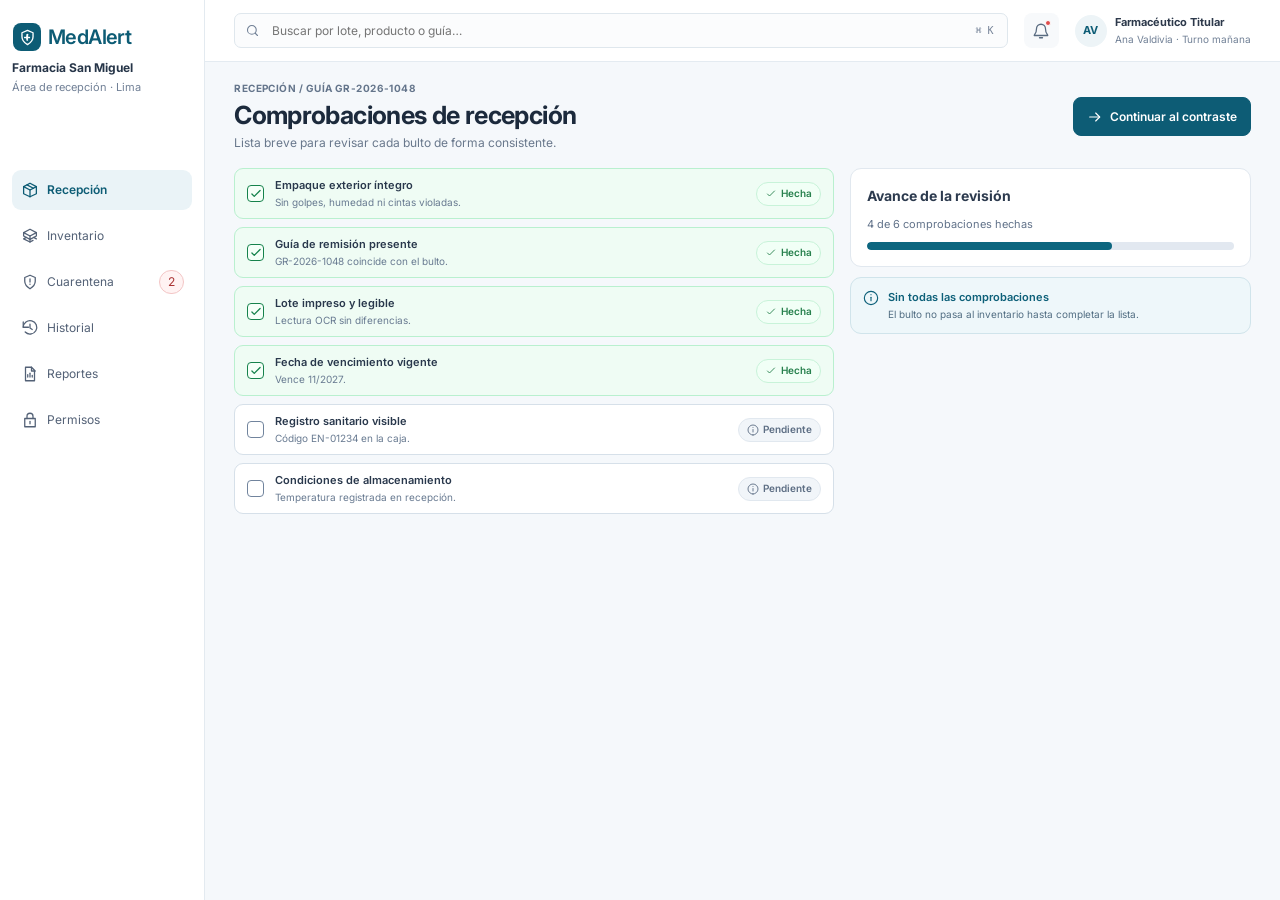
==== index.html @ ea8f1a57 "mover index" ====
<!doctype html>
<html lang="es" data-edition="web">
<head>
  <meta charset="utf-8">
  <meta name="viewport" content="width=device-width, initial-scale=1">
  <meta name="theme-color" content="#f7f9fc">
  <title>MedAlert · Web de farmacia</title>
  <link rel="stylesheet" href="css/styles.css">
  <script defer src="design/index.js"></script>
  <script defer src="js/funciones.js"></script>
  <script defer src="js/web-app.js"></script>
  <script defer src="js/main.js"></script>
</head>
<body>
  <header class="toolbar">
    <strong>MedAlert</strong>
    <label class="picker">
      <span>Pantalla</span>
      <select id="screen" aria-label="Elegir pantalla de MedAlert"></select>
    </label>
    <span class="edition">Web de farmacia</span>
  </header>
  <main class="stage" aria-label="MedAlert">
    <svg id="display" xmlns="http://www.w3.org/2000/svg" aria-label="MedAlert">
      <defs id="geometry"></defs>
      <g id="layers"></g>
    </svg>
    <img id="local-photo" alt="Captura elegida en este dispositivo" hidden>
    <section id="local-items"></section>
    <div id="web-app" hidden></div>
  </main>
  <aside class="demo">Entorno académico · Datos y alertas de ejemplo</aside>
  <output id="feedback" aria-live="polite"></output>
  <dialog id="capture">
    <h2>Capturar empaque</h2>
    <p>Elige una foto del empaque o continúa con la muestra de MedAlert.</p>
    <label>Fotografía del producto <input type="file" accept="image/*" capture="environment"></label>
    <button data-sample>Usar captura de ejemplo</button>
    <form method="dialog"><button>Volver a la cámara</button></form>
  </dialog>
  <dialog id="details">
    <h2></h2>
    <div class="details-body"></div>
    <form method="dialog"><button>Cerrar</button></form>
  </dialog>
  <pre id="print-report"></pre>
</body>
</html>
---- css/styles.css ----
@import url('https://fonts.googleapis.com/css2?family=Inter:wght@400;500;600;700&display=swap');
* { box-sizing: border-box; }
body { margin: 0; height: 100vh; height: 100dvh; display: flex; flex-direction: column; font: 16px Inter,system-ui,sans-serif; color: #0b3558; background: #e6eef1; }
.toolbar { display: flex; align-items: center; justify-content: space-between; gap: 8px; padding: 5px clamp(8px,3vw,40px); background: #0b3558; color: #fff; }
.toolbar strong { font-size: 16px; }
.toolbar div { display: flex; gap: 2px; }
.toolbar button { font: inherit; font-size: 14px; padding: 0 12px; min-height: 44px; border: 0; border-radius: 6px; color: #fff; background: transparent; cursor: pointer; }
.toolbar button[aria-pressed=true] { color: #0b3558; background: #fff; font-weight: 600; }
.toolbar button:focus-visible { outline: 3px solid #9fe9dc; outline-offset: -3px; }
.stage { flex: 1; min-height: 0; overflow: auto; }
iframe { display: block; width: 100%; height: 100%; border: 0; background: #f7fafc; }
body[data-layout=celular] iframe { width: min(100%,390px); margin-inline: auto; box-shadow: 0 0 18px #0b355823; }
body[data-layout=web] iframe { min-width: 1100px; }
@media(max-width:360px){ .toolbar button {padding-inline: 7px;} }
.toolbar{flex-wrap:wrap}.picker{display:flex;align-items:center;gap:8px;margin-inline-start:auto;font-size:14px}.picker select{max-width:34vw;color:#0b3558;background:white;border-radius:6px;border:0;padding:8px;font:inherit}.stage{display:block;scrollbar-gutter:stable both-edges}
#display{display:block;margin:auto;background:#fff;overflow:hidden;max-width:100%}
g[role=button],g[data-extra]{cursor:pointer}g[role=button]:focus-visible,g[data-extra]:focus-visible{outline:2px solid #107292;outline-offset:-2px}
.field{color:transparent;border:0;background:transparent;border-radius:5px;padding:0 12px;box-sizing:border-box;height:100%;width:100%;font:500 16px Inter,Arial,sans-serif}
.field::placeholder{color:transparent}.field:focus,.field.edited{background:#fff;color:#142e40;outline:2px solid #075c70;outline-offset:-2px}
.demo{font:12px/1.4 system-ui;text-align:center;padding:4px;background:#f7fafc}
#feedback:not(:empty){position:fixed;bottom:30px;left:50%;transform:translateX(-50%);background:#0b3558;color:white;padding:10px 16px;border-radius:7px;z-index:3;max-width:90%}
g.picked>rect.pick-border{stroke:#07718a;stroke-width:3}
@media(max-width:650px){.picker{order:3;width:100%;margin:0}.picker select{max-width:none;min-width:0;flex:1}.toolbar{row-gap:2px}.stage{scrollbar-gutter:auto}}
@media print{body,.stage{display:block;overflow:visible;height:auto}.toolbar,.demo,#feedback{display:none}#display{width:100%!important;height:auto!important;max-width:100%!important;}}
#local-items:not(:empty),#local-photo:not([hidden]) {display:block;margin:12px auto;width:min(95%,430px);background:white;padding:16px;box-sizing:border-box}
#local-items:empty,#print-report{display:none}
dialog{border:1px solid #c3d6df;border-radius:12px;color:#0b3558;padding:20px;max-width:min(86vw,400px)}dialog label,dialog button{display:block;padding:8px;margin-top:8px}dialog button{font:inherit;cursor:pointer}dialog::backdrop{background:#0b355888}
@media print{body>*:not(#print-report){display:none!important}#print-report{display:block;font:14px/1.6 system-ui;white-space:pre-wrap}}
#display.contrast{filter:contrast(1.18)}
g.choice-active{outline:3px solid #087b67;outline-offset:-3px}
#local-items:not(:empty){width:min(96%,680px);padding:12px 18px;border:1px solid #d3e1e8;border-radius:8px}
#local-items h2{font-size:16px;margin:0 0 6px}#local-items button,#details button{border:1px solid #b6cad4;color:#0b3558;background:white;border-radius:6px;padding:9px 12px;margin:4px}
#details{width:min(90vw,440px);max-height:85dvh;overflow:auto}#details textarea{width:100%;min-height:140px}.edition{font-weight:600;padding:8px 4px}
#layers g[role="button"]{pointer-events:bounding-box}

body.native-web .toolbar{display:none}
body.native-web .demo{display:none}
body.native-web .stage{overflow:auto;scrollbar-gutter:auto;background:#f5f8fb}
#display[hidden]{display:none}
#web-app[hidden]{display:none}
#web-app:not([hidden]){display:grid;grid-template-columns:clamp(152px,16vw,248px) minmax(0,1fr);min-height:100%;color:#243247;background:#f5f8fb;font:14px/1.5 Inter,system-ui,sans-serif}
.web-sidebar{position:sticky;top:0;display:flex;flex-direction:column;align-self:start;height:100dvh;min-height:620px;padding:24px 16px 18px;background:#fff;border-right:1px solid #e3eaf0}
.web-brand{display:flex;align-items:center;gap:10px;padding:0 8px;color:#0d5c75;text-decoration:none;font-size:23px;font-weight:600;letter-spacing:-.04em}
.brand-mark{display:grid;place-items:center;width:34px;height:34px;border-radius:11px;background:#0d5c75;color:#fff;font-size:23px;font-weight:400}
.pharmacy-card{display:flex;flex-direction:column;gap:3px;margin:27px 4px 24px;padding:13px 10px;border:1px solid #edf1f5;border-radius:10px;background:#fbfcfd}
.pharmacy-card strong{font-size:13px;color:#263548}
.pharmacy-card span,.user-copy small{color:#718096;font-size:12px}
.web-nav{display:grid;gap:5px}
.nav-link{position:relative;display:flex;align-items:center;gap:12px;min-height:46px;padding:0 12px;border:0;border-radius:9px;background:transparent;color:#536176;text-align:left;font:inherit;cursor:pointer}
.nav-link:hover{background:#f4f8fa;color:#0d5c75}
.nav-link.active{background:#eaf3f7;color:#0d5c75;font-weight:600}
.nav-icon{display:grid;place-items:center;width:25px;height:25px;border:1px solid currentColor;border-radius:8px;font-size:12px;font-weight:600}
.nav-count{margin-left:auto;padding:2px 8px;border:1px solid #f3c6c6;border-radius:20px;background:#fff3f3;color:#a93232;font-size:12px}
.sidebar-note{display:flex;align-items:center;gap:9px;margin-top:auto;padding:12px 8px;color:#687789;font-size:11px}
.note-mark{display:grid;place-items:center;flex:none;width:23px;height:23px;border:1px solid #b9dbe3;border-radius:50%;color:#0d5c75;font-weight:700}
.web-content{min-width:0}
.web-topbar{position:sticky;z-index:2;top:0;display:grid;grid-template-columns:minmax(180px,1fr) auto auto;align-items:center;gap:22px;min-height:78px;padding:12px clamp(18px,3vw,42px);border-bottom:1px solid #e4ebf1;background:#fff}
.global-search{display:flex;align-items:center;gap:10px;height:44px;padding:0 13px;border:1px solid #dfe7ed;border-radius:9px;background:#fbfcfd;color:#718096}
.search-mark{font-size:22px;line-height:1}
.global-search input{width:100%;border:0;outline:0;background:transparent;color:#263548;font:inherit}
.global-search:focus-within{border-color:#0d7993;box-shadow:0 0 0 3px #0d79931c}
#web-screen-picker{display:flex;align-items:center;min-width:0}
.native-web .picker{margin:0;gap:7px;color:#627187;font-size:12px;white-space:nowrap}
.native-web .picker select{max-width:230px;padding:9px 30px 9px 10px;border:1px solid #dfe7ed;border-radius:8px;background:#fff;color:#35445a;font:inherit}
.user-chip{display:flex;align-items:center;gap:10px;white-space:nowrap}
.avatar{display:grid;place-items:center;width:38px;height:38px;border-radius:50%;background:#edf4f7;color:#0d5c75;font-weight:700}
.user-copy{display:grid;gap:1px}
.user-copy strong{font-size:12px;color:#2d394b}
.web-main{width:min(100%,1500px);margin:0 auto;padding:32px clamp(18px,3vw,42px) 25px}
.page-intro{display:flex;align-items:center;justify-content:space-between;gap:20px;margin-bottom:26px}
.eyebrow{margin-bottom:5px;color:#64758b;font-size:11px;font-weight:700;letter-spacing:.08em;text-transform:uppercase}
.page-intro h1{margin:0;color:#1c2a3c;font-size:clamp(23px,2.1vw,30px);line-height:1.2;letter-spacing:-.035em}
.page-intro p{margin:7px 0 0;color:#69788c;font-size:14px}
.button{display:inline-flex;align-items:center;justify-content:center;gap:7px;min-height:42px;padding:0 15px;border:1px solid #d9e3ea;border-radius:9px;background:#fff;color:#34465b;font:600 13px Inter,system-ui,sans-serif;cursor:pointer;transition:background .15s ease,border-color .15s ease,transform .15s ease}
.button:hover{border-color:#9bbcc8;background:#f7fbfc}
.button:active{transform:translateY(1px)}
.button:focus-visible,.nav-link:focus-visible{outline:3px solid #43a9bb;outline-offset:2px}
.button-primary{border-color:#0d5c75;background:#0d5c75;color:#fff}
.button-primary:hover{border-color:#08485e;background:#08485e}
.button-secondary{background:#fff;color:#0d5c75}
.button-small{min-height:34px;padding:0 11px;font-size:12px}
.stats-grid{display:grid;grid-template-columns:repeat(3,minmax(0,1fr));gap:16px;margin-bottom:18px}
.stat-card{display:grid;gap:5px;min-height:128px;padding:19px 21px;border:1px solid #e4eaf0;border-radius:12px;background:#fff;box-shadow:0 2px 6px #24364b05}
.stat-label{color:#647287;font-size:13px;font-weight:500}
.stat-value{color:#233349;font-size:28px;line-height:1.1}
.stat-caption{color:#77869a;font-size:12px}
.stat-card.green .stat-value{color:#18805a}
.stat-card.amber .stat-value{color:#a46b10}
.alert-banner{display:flex;align-items:center;gap:12px;margin:0 0 24px;padding:13px 16px;border:1px solid #f1d9a5;border-radius:10px;background:#fff9eb;color:#79571a}
.alert-banner p{margin:0;font-size:13px}
.alert-dot{flex:none;width:9px;height:9px;border-radius:50%;background:#d79a2d;box-shadow:0 0 0 4px #d79a2d20}
.section-heading{display:flex;align-items:center;justify-content:space-between;gap:16px;margin:24px 0 13px}
.section-heading h2{margin:0;color:#25354a;font-size:17px}
.section-heading span{color:#758398;font-size:12px}
.table-tools{display:flex;align-items:center;justify-content:space-between;gap:16px;padding:13px 16px;border:1px solid #e3eaf0;border-bottom:0;border-radius:11px 11px 0 0;background:#fff}
.table-tools>strong{color:#536278;font-size:12px;font-weight:500}
.filter-label{display:flex;align-items:center;gap:9px;color:#69788c;font-size:12px}
.filter-label select{min-width:170px;height:36px;padding:0 10px;border:1px solid #dfe7ed;border-radius:8px;background:#fff;color:#35445a;font:inherit}
.table-card{min-width:0;overflow:auto;border:1px solid #e3eaf0;border-radius:11px;background:#fff;box-shadow:0 2px 6px #24364b05}
.table-tools+.table-card{border-top-left-radius:0;border-top-right-radius:0}
.records-table{width:100%;border-collapse:collapse;text-align:left}
.records-table th{height:44px;padding:0 13px;background:#f5f8fb;color:#657389;font-size:11px;font-weight:600;white-space:nowrap}
.records-table td{padding:12px 13px;border-top:1px solid #e9eef2;color:#435168;font-size:12px;vertical-align:middle}
.records-table tbody tr:hover{background:#fbfdfe}
.records-table tbody tr[hidden]{display:none}
.records-table td:first-child,.records-table th:first-child{padding-left:17px}
.guide-cell,.product-cell,.lot-cell,.quantity-cell{min-width:118px}
.guide-cell strong,.guide-cell span,.product-cell strong,.product-cell span,.lot-cell strong,.lot-cell span,.quantity-cell strong,.quantity-cell span{display:block}
.guide-cell strong,.product-cell strong,.lot-cell strong,.quantity-cell strong{color:#344257;font-size:12px;font-weight:600;white-space:nowrap}
.guide-cell span,.product-cell span,.lot-cell span,.quantity-cell span{margin-top:3px;color:#7a8798;font-size:11px;white-space:nowrap}
.status-pill{display:inline-flex;align-items:center;min-height:25px;padding:0 9px;border:1px solid;border-radius:20px;font-size:11px;font-weight:600;white-space:nowrap}
.status-pill.success{border-color:#b9e5d1;background:#edfaf3;color:#26714f}
.status-pill.danger{border-color:#f0c4c4;background:#fff2f2;color:#a53a3a}
.status-pill.warning{border-color:#eed7a5;background:#fff8e9;color:#8b681f}
.status-note{display:block;max-width:170px;margin-top:4px;color:#7a8798;font-size:10px}
.disclaimer{margin:14px 0 0;color:#7a8798;font-size:11px}
.report-panel{margin-top:20px;padding:22px;border:1px solid #e4eaf0;border-radius:12px;background:#fff}
.report-panel h2{margin:0 0 5px;color:#25354a;font-size:17px}
.report-panel p{margin:0;color:#758398;font-size:12px}
.report-bars{display:grid;gap:18px;margin-top:25px;max-width:680px}
.bar-row{display:grid;grid-template-columns:120px minmax(80px,1fr) 24px;align-items:center;gap:12px;color:#56657a;font-size:12px}
.bar-track{height:10px;overflow:hidden;border-radius:10px;background:#edf1f4}
.bar-fill{display:block;height:100%;border-radius:inherit}
.bar-fill.success{background:#42a77a}
.bar-fill.warning{background:#d5a23b}
.bar-row strong{color:#344257}
.permissions-card{margin-top:12px}
.permission{font-weight:600}
.permission.allowed{color:#23734e}
.permission.blocked{color:#8792a0}
.workflow-card{position:relative;display:grid;justify-items:start;gap:10px;margin:10px 0 22px;padding:27px;border:1px solid #dfe8ee;border-radius:14px;background:linear-gradient(135deg,#fff,#f8fbfc);box-shadow:0 4px 12px #24364b08}
.workflow-card h2{margin:0;color:#233349;font-size:20px}
.workflow-card p{max-width:660px;margin:0 0 6px;color:#657389}
.workflow-icon{position:absolute;top:22px;right:24px;display:grid;place-items:center;width:40px;height:40px;border-radius:12px;background:#e8f4f4;color:#0d6b7b;font-size:20px;font-weight:700}
.detail-row{display:grid;grid-template-columns:125px 1fr;gap:12px;margin:0;padding:10px 0;border-bottom:1px solid #edf1f4;font-size:13px}
.detail-row strong{color:#6a788b}
.detail-row span{color:#29394e}
.visually-hidden{position:absolute;width:1px;height:1px;overflow:hidden;clip:rect(0,0,0,0);white-space:nowrap}
#details{width:min(90vw,480px);max-height:85dvh;padding:22px;border:1px solid #dfe7ed;border-radius:14px;box-shadow:0 18px 60px #10253b30}
#details h2{margin:0 0 15px;color:#233349;font-size:20px}
#details .details-body{display:grid;gap:5px}
#details .details-body>.button{justify-self:start;margin-top:12px}
#details form{margin-top:12px;text-align:right}
#details form button{min-height:38px;padding:0 14px;border:1px solid #dfe7ed;border-radius:8px;background:#fff;color:#34465b;font:600 13px Inter,system-ui,sans-serif;cursor:pointer}
#details::backdrop{background:#172a3c70;backdrop-filter:blur(2px)}
@media(max-width:1050px){
  #web-app:not([hidden]){grid-template-columns:clamp(152px,16vw,180px) minmax(0,1fr)}
  .web-sidebar{padding-inline:12px}
  .web-topbar{gap:12px;padding-inline:20px}
  .user-copy{display:none}
  .records-table th,.records-table td{padding-inline:9px}
}

#web-screen-picker{display:none}
.ui-icon{display:block;width:20px;height:20px}
.web-sidebar{padding:22px 12px 18px}
.web-brand{gap:7px;padding:0 1px;font-size:20px;letter-spacing:-.03em}
.brand-mark{position:relative;width:28px;height:28px;border-radius:8px}
.brand-mark .ui-icon{width:19px;height:19px}
.brand-mark::after{position:absolute;inset:0;display:grid;place-items:center;content:'+';font-size:12px;font-weight:700}
.pharmacy-card{gap:2px;margin:7px 0 0;padding:0;border:0;background:transparent}
.pharmacy-card strong{font-size:12px}
.pharmacy-card span{font-size:11px}
.web-nav{gap:6px;margin-top:74px}
.nav-link{gap:8px;min-height:40px;padding:0 8px;font-size:12px}
.nav-icon{flex:none;width:19px;height:19px;border:0}
.nav-icon .ui-icon{width:18px;height:18px}
.nav-label{line-height:1.15}
.sidebar-note{display:none}
.web-topbar{grid-template-columns:minmax(0,1fr) auto auto;gap:16px;min-height:62px;padding:8px clamp(18px,2.3vw,34px)}
.global-search{height:35px;padding:0 10px;border-radius:7px;font-size:12px}
.search-mark .ui-icon{width:15px;height:15px}
.search-shortcut{padding:2px 3px;color:#758398;font-size:10px;font-weight:500;white-space:nowrap}
.notification-button{position:relative;display:grid;place-items:center;width:35px;height:35px;padding:0;border:0;border-radius:8px;background:#f7f9fb;color:#596b80;cursor:pointer}
.notification-button:hover{background:#edf3f6}
.notification-button .ui-icon{width:18px;height:18px}
.notification-dot{position:absolute;top:7px;right:8px;width:6px;height:6px;border:1px solid #fff;border-radius:50%;background:#df4c4c}
.user-chip{gap:8px}
.avatar{width:32px;height:32px;font-size:11px}
.user-copy strong{font-size:11px}
.user-copy small{font-size:10px}
.web-main{padding:19px clamp(18px,2.3vw,34px) 25px}
.page-intro{margin-bottom:16px}
.eyebrow{margin-bottom:4px;font-size:10px;letter-spacing:.045em}
.page-intro h1{font-size:clamp(22px,2.25vw,25px);letter-spacing:-.025em}
.page-intro p{margin-top:4px;font-size:12px}
.button{min-height:39px;padding-inline:13px;border-radius:8px;font-size:12px}
.button .ui-icon{width:16px;height:16px}
.checklist-layout{display:grid;grid-template-columns:minmax(0,1.5fr) minmax(250px,1fr);align-items:start;gap:16px}
.checklist-items{display:grid;gap:8px}
.check-row{position:relative;display:grid;grid-template-columns:18px minmax(0,1fr) auto;align-items:center;gap:10px;min-height:51px;padding:8px 12px;border:1px solid #d6e0e9;border-radius:9px;background:#fff;cursor:pointer}
.check-row.is-done{border-color:#b9f0cf;background:#effcf4}
.check-input{position:absolute;width:18px;height:18px;margin:0;opacity:0;cursor:pointer}
.check-mark{display:grid;place-items:center;width:17px;height:17px;border:1.5px solid #71849d;border-radius:4px;background:#fff;color:transparent}
.is-done .check-mark{border-color:#16824c;background:#f5fff8;color:#16824c}
.check-mark .ui-icon{width:14px;height:14px;stroke-width:2.2}
.check-input:focus-visible+.check-mark{outline:3px solid #44a9bb;outline-offset:3px}
.check-copy{display:grid;gap:1px;min-width:0}
.check-copy strong{overflow:hidden;color:#29384c;font-size:11px;font-weight:600;text-overflow:ellipsis;white-space:nowrap}
.check-copy small{overflow:hidden;color:#687a91;font-size:10px;text-overflow:ellipsis;white-space:nowrap}
.check-state{display:flex;align-items:center;gap:4px;min-height:24px;padding:0 8px;border:1px solid #e1e8ef;border-radius:20px;background:#f1f5f9;color:#5d6e84;font-size:10px;font-weight:600;white-space:nowrap}
.check-state.is-done{border-color:#c8f3d9;background:#f1fff6;color:#27804d}
.check-state .ui-icon{width:12px;height:12px;stroke-width:1.8}
.checklist-aside{display:grid;gap:10px}
.progress-card{padding:16px;border:1px solid #e1e8ef;border-radius:11px;background:#fff}
.progress-card h2{margin:0 0 10px;color:#2c3a4e;font-size:14px}
.progress-count{margin:0 0 9px;color:#62738a;font-size:11px}
.progress-track{height:8px;overflow:hidden;border-radius:8px;background:#e2e8f0}
.progress-fill{display:block;width:0;height:100%;border-radius:inherit;background:#0d667f;transition:width .2s ease}
.checklist-notice{display:flex;align-items:flex-start;gap:9px;padding:11px 12px;border:1px solid #d0e4eb;border-radius:11px;background:#eef7fa;color:#0d6079}
.checklist-notice>.ui-icon{flex:none;width:16px;height:16px;margin-top:1px}
.notice-copy strong{display:block;font-size:11px;font-weight:600}
.notice-copy p{margin:2px 0 0;color:#526e83;font-size:10px;line-height:1.45}
.checklist-notice.is-complete{border-color:#b9f0cf;background:#effcf4;color:#187a48}
.checklist-notice.is-complete .notice-copy p{color:#426d55}
@media(max-width:1050px) and (min-width:761px){
  .web-sidebar{padding:22px 10px 18px}
  .web-nav{margin-top:74px}
  .web-topbar{gap:14px}
  .web-main{padding-top:19px}
}
@media(max-width:760px){
  .web-sidebar{width:100%;min-width:0;padding:12px 14px 8px}
  .web-nav{min-width:0;margin-top:12px}
  .web-topbar{grid-template-columns:minmax(0,1fr) auto auto}
  .user-chip{grid-column:3;grid-row:1}
  .notification-button{grid-column:2;grid-row:1}
  .checklist-layout{grid-template-columns:1fr}
  .checklist-aside{grid-template-columns:1fr}
  .check-row{min-height:54px}
}
@media(max-width:760px){
  #web-app:not([hidden]){display:flex;flex-direction:column}
  .web-sidebar{position:static;width:100%;min-width:0;height:auto;min-height:0;padding:12px 14px 8px;border-right:0;border-bottom:1px solid #e3eaf0}
  .web-brand{font-size:20px}
  .pharmacy-card,.sidebar-note{display:none}
  .web-nav{display:flex;min-width:0;gap:4px;margin-top:12px;overflow-x:auto;padding-bottom:3px}
  .nav-link{flex:none;min-height:39px;padding:0 10px;gap:7px;font-size:12px}
  .nav-icon{width:22px;height:22px}
  .nav-count{padding:1px 6px}
  .web-topbar{position:static;grid-template-columns:minmax(120px,1fr) auto;gap:9px;min-height:64px;padding:10px 14px}
  #web-screen-picker{grid-column:1/-1;grid-row:2}
  .native-web .picker{width:100%;gap:8px}
  .native-web .picker select{flex:1;max-width:none;min-width:0}
  .user-chip{grid-column:2;grid-row:1}
  .checklist-layout{grid-template-columns:1fr}
  .checklist-aside{grid-template-columns:1fr}
  .check-row{min-height:54px}
  .web-main{padding:23px 14px}
  .page-intro{align-items:flex-start;flex-direction:column;gap:14px;margin-bottom:20px}
  .page-intro>.button{align-self:stretch}
  .stats-grid{grid-template-columns:1fr;gap:10px}
  .stat-card{min-height:100px;padding:15px 17px}
  .alert-banner{align-items:flex-start}
  .section-heading{align-items:flex-start;flex-direction:column;gap:4px}
  .table-tools{align-items:flex-start;flex-direction:column;gap:9px}
  .filter-label{width:100%;justify-content:space-between}
  .filter-label select{flex:1;max-width:220px}
  .table-card .records-table{min-width:860px}
  .workflow-card{padding:22px 18px}
  .workflow-icon{top:17px;right:16px}
}
@media(max-width:400px){
  .nav-link{padding-inline:8px}
  .nav-link .nav-icon{display:none}
  .user-chip{gap:0}
  .avatar{width:34px;height:34px}
  .bar-row{grid-template-columns:95px minmax(60px,1fr) 20px;gap:8px}
}
@media(max-width:760px){
  .web-topbar{grid-template-columns:minmax(0,1fr) 35px 35px;gap:8px}
  .web-topbar .notification-button{grid-column:2;grid-row:1}
  .web-topbar .user-chip{grid-column:3;grid-row:1}
  .global-search{min-width:0}
  .search-shortcut{display:none}
}
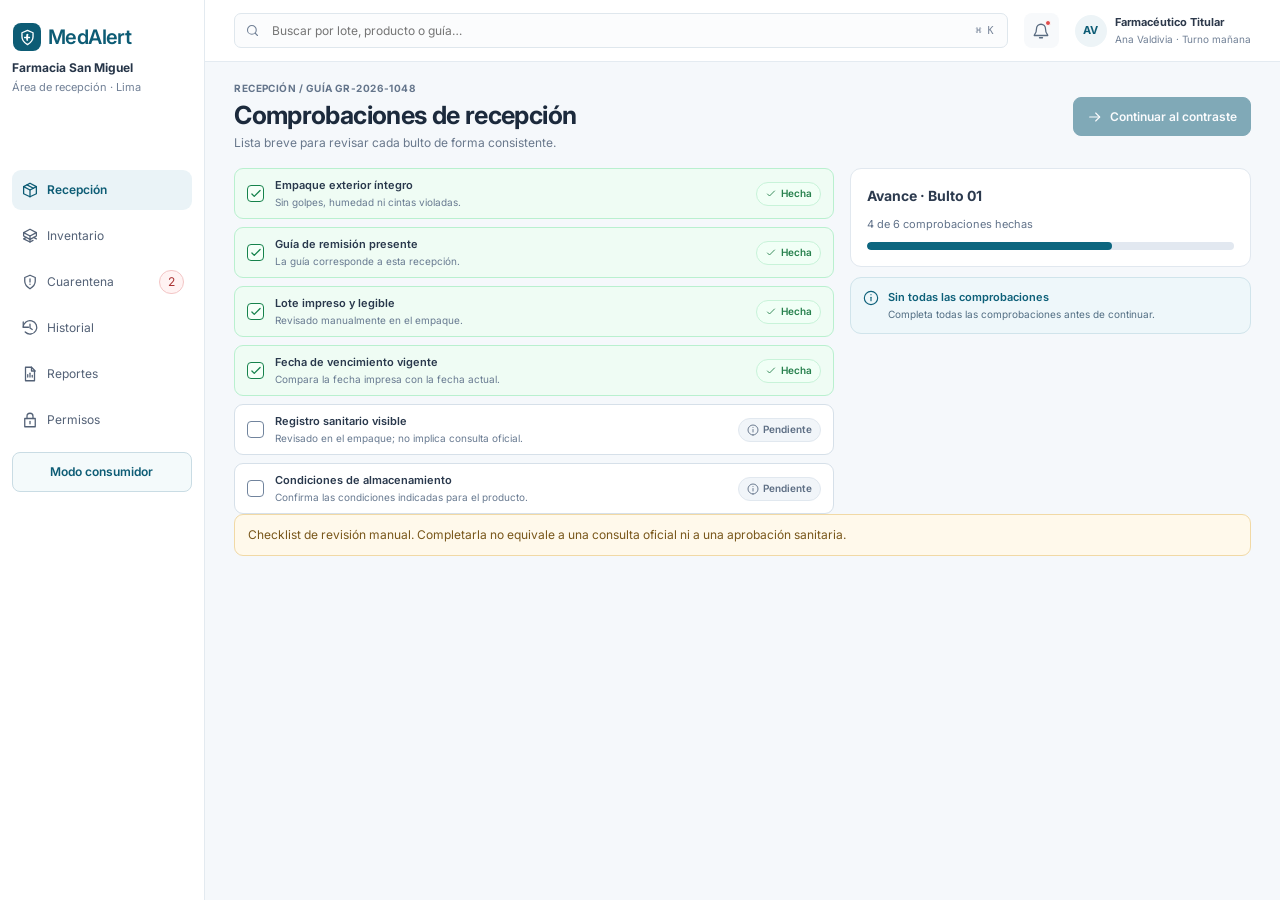
==== commit cee5c61c: "agregar README de historias de usuario" ====
--- a/index.html
+++ b/index.html
@@ -9,6 +9,7 @@
   <script defer src="design/index.js"></script>
   <script defer src="js/funciones.js"></script>
   <script defer src="js/web-app.js"></script>
+  <script defer src="js/consumer-app.js"></script>
   <script defer src="js/main.js"></script>
 </head>
 <body>
--- a/css/styles.css
+++ b/css/styles.css
@@ -274,3 +274,115 @@
   .global-search{min-width:0}
   .search-shortcut{display:none}
 }
+.form-panel{gap:16px}
+.form-panel>h2{font-size:21px}
+.data-form{display:grid;gap:14px;width:100%;max-width:980px}
+.form-fieldset{display:grid;grid-template-columns:repeat(2,minmax(0,1fr));gap:12px;margin:0;padding:16px;border:1px solid #dfe7ed;border-radius:11px;background:#fff}
+.form-fieldset legend{padding:0 6px;color:#2c3a4e;font-size:13px;font-weight:700}
+.form-help{grid-column:1/-1;margin:0;color:#6b798d;font-size:12px}
+.form-field{display:grid;gap:5px;color:#4d5c70;font-size:12px;font-weight:600}
+.form-field>input,.form-field>textarea,.form-field>select{width:100%;min-height:40px;padding:9px 10px;border:1px solid #d8e1e8;border-radius:7px;background:#fff;color:#25354a;font:13px Inter,system-ui,sans-serif}
+.form-field>textarea{min-height:90px;resize:vertical}
+.form-field>input:focus,.form-field>textarea:focus,.form-field>select:focus{outline:3px solid #43a9bb55;border-color:#0d7993}
+.form-field-wide{grid-column:1/-1}
+.form-actions{display:flex;flex-wrap:wrap;gap:9px}
+.button:disabled{opacity:.5;cursor:not-allowed;transform:none}
+.local-only-notice{margin:0;padding:11px 13px;border:1px solid #f1d9a5;border-radius:9px;background:#fff9eb;color:#79571a;font-size:12px;line-height:1.5}
+.comparison-list{display:grid;overflow:hidden;border:1px solid #e1e8ef;border-radius:10px;background:#fff}
+.comparison-header,.comparison-row{display:grid;grid-template-columns:minmax(110px,1fr) minmax(100px,1fr) minmax(100px,1fr) 100px;align-items:center;gap:10px;padding:11px 13px}
+.comparison-header{background:#f5f8fb;color:#657389;font-size:11px;font-weight:700}
+.comparison-row{border-top:1px solid #e9eef2;color:#435168;font-size:12px}
+.comparison-row>strong{color:#344257}
+.comparison-status{font-size:11px;font-weight:700}
+.comparison-row.match .comparison-status{color:#23734e}
+.comparison-row.mismatch .comparison-status{color:#a53a3a}
+.comparison-row.missing .comparison-status{color:#8b681f}
+.choice-row{display:flex;align-items:flex-start;gap:9px;min-height:38px;color:#435168;font-size:13px;font-weight:500}
+.choice-row input{width:17px;height:17px;margin:1px 0 0;accent-color:#0d6b7b}
+.risk-card{padding:16px;border:1px solid #dfe7ed;border-radius:10px;background:#fff}
+.risk-card h2{margin:3px 0 6px;font-size:20px}
+.risk-card p{margin:0;color:#58677b;font-size:13px}
+.risk-alto{border-color:#f0c4c4;background:#fff5f5}
+.risk-alto h2{color:#a53a3a}
+.risk-medio{border-color:#eed7a5;background:#fff9eb}
+.risk-medio h2{color:#8b681f}
+.risk-bajo{border-color:#b9e5d1;background:#f1fbf5}
+.risk-bajo h2{color:#26714f}
+.alert-item{display:grid;gap:4px;margin-top:10px;padding:12px;border:1px solid #e5ebf0;border-radius:8px;background:#fbfcfd}
+.alert-item p{margin:0;color:#58677b;font-size:12px}
+.alert-item small{color:#7a8798;font-size:10px}
+@media(max-width:760px){
+  .form-fieldset{grid-template-columns:1fr;padding:13px}
+  .form-field-wide,.form-help{grid-column:auto}
+  .form-actions>.button{width:100%}
+  .comparison-header{display:none}
+  .comparison-row{grid-template-columns:1fr 1fr;gap:7px}
+  .comparison-row>strong,.comparison-status{grid-column:1/-1}
+  .comparison-row>span:nth-of-type(1)::before{content:'Empaque: ';font-weight:600}
+  .comparison-row>span:nth-of-type(2)::before{content:'Guía: ';font-weight:600}
+}
+#web-app.consumer-mode:not([hidden]){display:block;min-height:100%;background:#f5f8fb}
+.mode-switch{width:100%;min-height:40px;margin-top:12px;padding:0 10px;border:1px solid #c9dce4;border-radius:8px;background:#f4fafb;color:#0d5c75;font:600 12px Inter,system-ui,sans-serif;cursor:pointer}
+.mode-switch:hover{background:#e8f4f4}
+.mode-switch:focus-visible{outline:3px solid #43a9bb;outline-offset:2px}
+.consumer-shell{--consumer-scale:1;max-width:1080px;margin:0 auto;padding:clamp(18px,4vw,42px);color:#243247;font-size:calc(16px * var(--consumer-scale));line-height:1.55}
+.consumer-header{display:flex;align-items:flex-start;justify-content:space-between;gap:24px}
+.consumer-header h1{margin:2px 0 5px;color:#1c2a3c;font-size:clamp(1.7em,4vw,2.4em);line-height:1.15}
+.consumer-header p{margin:0;color:#627187}
+.consumer-eyebrow{color:#0d6b7b;font-size:.75em;font-weight:700;letter-spacing:.07em;text-transform:uppercase}
+.consumer-controls{display:flex;flex-wrap:wrap;justify-content:flex-end;gap:7px}
+.consumer-stepper{display:flex;justify-content:space-between;gap:8px;margin:28px 0;padding:0;list-style:none}
+.consumer-stepper li{display:flex;align-items:center;gap:8px;flex:1;padding:9px 10px;border-bottom:3px solid #dfe7ed;color:#6b798d;font-size:.82em}
+.consumer-stepper li.active{border-color:#0d6b7b;color:#0d5c75;font-weight:700}
+.consumer-stepper li.complete{border-color:#42a77a;color:#26714f}
+.consumer-step-number{display:grid;place-items:center;flex:none;width:26px;height:26px;border:1px solid currentColor;border-radius:50%;font-size:.85em}
+.consumer-guide,.consumer-verification,.consumer-confirmations{margin:18px 0;padding:18px;border:1px solid #e1e8ef;border-radius:13px;background:#fff}
+.consumer-guide h2,.consumer-verification h2{margin:0 0 8px;color:#2c3a4e;font-size:1.12em}
+.consumer-guide ul{display:grid;gap:6px;margin:8px 0 0;padding-left:22px;color:#58677b}
+.consumer-capture-grid{display:grid;grid-template-columns:repeat(2,minmax(0,1fr));gap:16px;margin:18px 0}
+.consumer-capture-card{display:grid;align-content:start;justify-items:start;gap:9px;min-width:0;padding:16px;border:1px solid #dfe7ed;border-radius:12px;background:#fff}
+.consumer-capture-card h3{margin:0;color:#2c3a4e;font-size:1em}
+.consumer-capture-card p{margin:0;color:#68788c;font-size:.85em}
+.consumer-preview{width:min(100%,360px);margin:0;padding:8px;border:1px solid #e1e8ef;border-radius:9px;background:#f8fafc}
+.consumer-preview img{display:block;width:100%;max-height:300px;object-fit:contain;background:#fff}
+.consumer-preview figcaption{overflow:hidden;padding-top:6px;color:#6b798d;font-size:.75em;text-overflow:ellipsis;white-space:nowrap}
+.consumer-empty{margin:4px 0;color:#738196;font-size:.85em}
+.consumer-confirm{display:flex;align-items:flex-start;gap:10px;margin:12px 0;color:#34465b;font-size:.9em}
+.consumer-confirm input,.consumer-signal input{flex:none;width:18px;height:18px;margin:2px 0 0;accent-color:#0d6b7b}
+.consumer-notice,.consumer-warning,.consumer-success,.consumer-error{margin:18px 0;padding:12px 15px;border:1px solid #e1e8ef;border-radius:9px;font-size:.85em}
+.consumer-notice{background:#f4f8fa;color:#506178}
+.consumer-warning,.consumer-error{border-color:#eed7a5;background:#fff9eb;color:#79571a}
+.consumer-success{border-color:#b9e5d1;background:#f1fbf5;color:#26714f}
+.consumer-form{display:grid;grid-template-columns:repeat(2,minmax(0,1fr));gap:14px;margin:16px 0}
+.consumer-field{display:grid;gap:5px;color:#4d5c70;font-size:.83em;font-weight:600}
+.consumer-field>input,.consumer-field>textarea{width:100%;min-height:44px;padding:10px 12px;border:1px solid #d8e1e8;border-radius:8px;background:#fff;color:#25354a;font:inherit}
+.consumer-field>textarea{min-height:100px;resize:vertical}
+.consumer-field>input:focus,.consumer-field>textarea:focus{outline:3px solid #43a9bb55;border-color:#0d7993}
+.consumer-field-wide{grid-column:1/-1}
+.consumer-highlight{padding:9px;border-left:3px solid #0d7993;border-radius:6px;background:#eef7fa}
+.consumer-actions{display:flex;flex-wrap:wrap;gap:10px;grid-column:1/-1}
+.consumer-signal-list{display:grid;gap:10px;margin:0;padding:15px;border:1px solid #dfe7ed;border-radius:11px;background:#fff}
+.consumer-signal-list legend{padding:0 6px;color:#2c3a4e;font-weight:700}
+.consumer-signal{display:flex;align-items:flex-start;gap:9px;color:#435168}
+.consumer-result{margin:20px 0;padding:20px;border:1px solid #b9e5d1;border-radius:12px;background:#f1fbf5}
+.consumer-result h2{margin:4px 0 7px;color:#26714f;font-size:1.35em}
+.consumer-result p{margin:0;color:#465970}
+.consumer-result.needs-review{border-color:#eed7a5;background:#fff9eb}
+.consumer-result.needs-review h2{color:#8b681f}
+.consumer-data-row{display:grid;grid-template-columns:minmax(150px,1fr) minmax(160px,1fr) minmax(130px,1fr);gap:10px;padding:11px 0;border-bottom:1px solid #edf1f4;font-size:.82em}
+.consumer-data-row strong{color:#45546a}
+.consumer-data-row span{color:#29394e;overflow-wrap:anywhere}
+.consumer-data-row small{color:#78869a}
+.consumer-confirmations{display:grid;gap:4px}
+.consumer-shell .button{min-height:2.8em;padding-inline:1em;font-size:1em}
+@media(max-width:760px){
+  .mode-switch{width:auto;margin:8px 0 0}
+  .consumer-shell{padding:20px 14px}
+  .consumer-header{flex-direction:column}
+  .consumer-controls{justify-content:flex-start}
+  .consumer-stepper{overflow-x:auto}
+  .consumer-stepper li{min-width:95px;flex-direction:column;align-items:flex-start}
+  .consumer-capture-grid,.consumer-form{grid-template-columns:1fr}
+  .consumer-field-wide,.consumer-actions{grid-column:auto}
+  .consumer-data-row{grid-template-columns:1fr;gap:2px}
+}
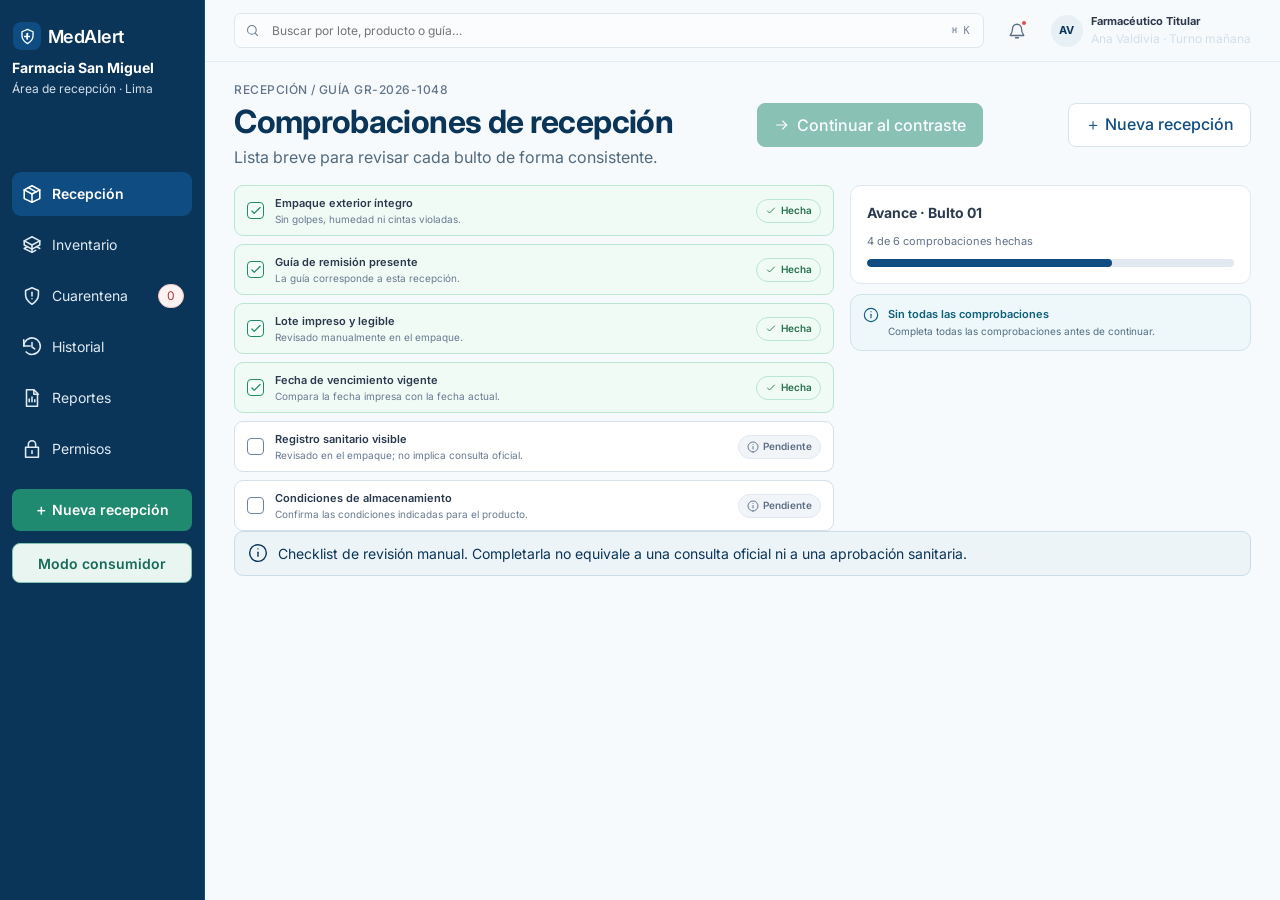
==== commit d07855d2: "alinear interfaz con guía" ====
--- a/index.html
+++ b/index.html
@@ -44,6 +44,11 @@
     <div class="details-body"></div>
     <form method="dialog"><button>Cerrar</button></form>
   </dialog>
+  <dialog id="confirm-action">
+    <h2 id="confirm-action-title"></h2>
+    <p id="confirm-action-description"></p>
+    <div class="dialog-actions"></div>
+  </dialog>
   <pre id="print-report"></pre>
 </body>
 </html>
--- a/css/styles.css
+++ b/css/styles.css
@@ -308,6 +308,9 @@
 .risk-medio h2{color:#8b681f}
 .risk-bajo{border-color:#b9e5d1;background:#f1fbf5}
 .risk-bajo h2{color:#26714f}
+.empty-state{display:grid;justify-items:start;gap:8px;padding:24px;border:1px dashed #cbd9e1;border-radius:12px;background:#fff}
+.empty-state h2{margin:0;color:#2c3a4e;font-size:17px}
+.empty-state p{max-width:660px;margin:0 0 6px;color:#657389}
 .alert-item{display:grid;gap:4px;margin-top:10px;padding:12px;border:1px solid #e5ebf0;border-radius:8px;background:#fbfcfd}
 .alert-item p{margin:0;color:#58677b;font-size:12px}
 .alert-item small{color:#7a8798;font-size:10px}
@@ -325,6 +328,9 @@
 .mode-switch{width:100%;min-height:40px;margin-top:12px;padding:0 10px;border:1px solid #c9dce4;border-radius:8px;background:#f4fafb;color:#0d5c75;font:600 12px Inter,system-ui,sans-serif;cursor:pointer}
 .mode-switch:hover{background:#e8f4f4}
 .mode-switch:focus-visible{outline:3px solid #43a9bb;outline-offset:2px}
+.sidebar-create{display:flex;align-items:center;justify-content:center;min-height:42px;margin-top:18px;padding:0 12px;border:0;border-radius:8px;background:#0d5c75;color:#fff;font:600 12px Inter,system-ui,sans-serif;cursor:pointer}
+.sidebar-create:hover{background:#08485e}
+.sidebar-create:focus-visible{outline:3px solid #43a9bb;outline-offset:2px}
 .consumer-shell{--consumer-scale:1;max-width:1080px;margin:0 auto;padding:clamp(18px,4vw,42px);color:#243247;font-size:calc(16px * var(--consumer-scale));line-height:1.55}
 .consumer-header{display:flex;align-items:flex-start;justify-content:space-between;gap:24px}
 .consumer-header h1{margin:2px 0 5px;color:#1c2a3c;font-size:clamp(1.7em,4vw,2.4em);line-height:1.15}
@@ -386,3 +392,134 @@
   .consumer-field-wide,.consumer-actions{grid-column:auto}
   .consumer-data-row{grid-template-columns:1fr;gap:2px}
 }
+
+:root{
+  --surface:#F7FAFC;
+  --structure:#0B3558;
+  --structure-light:#0F4C81;
+  --action:#1F8A70;
+  --text:#18364f;
+  --muted:#526a7d;
+}
+body.native-web .stage{background:var(--surface)}
+#web-app:not([hidden]),#web-app.consumer-mode:not([hidden]){
+  color:var(--text);
+  background:var(--surface);
+  font:16px/1.5 Inter,system-ui,sans-serif;
+}
+.web-sidebar{background:var(--structure);border-color:#0F4C81}
+.web-brand{color:#fff;font-size:18px;font-weight:600}
+.brand-mark{background:var(--structure-light);color:#fff}
+.pharmacy-card strong{color:#fff;font-size:14px}
+.pharmacy-card span,.user-copy small{color:#d2dfeb;font-size:12px}
+.web-nav{gap:7px}
+.nav-link{min-height:44px;color:#e0eaf2;font-size:14px}
+.nav-link:hover,.nav-link.active{background:var(--structure-light);color:#fff}
+.nav-link.active{font-weight:600}
+.nav-icon{width:24px;height:24px}
+.nav-icon .ui-icon{width:22px;height:22px}
+.nav-count{border-color:#f0c4c4;background:#fff2f2;color:#a53a3a}
+.sidebar-create{background:var(--action);font-size:14px}
+.sidebar-create:hover{background:#18745f}
+.mode-switch{border-color:#80c4b1;background:#e8f5f1;color:#176b58;font-size:14px}
+.mode-switch:hover{background:#d9eee7}
+.web-topbar{background:var(--surface)}
+.global-search:focus-within{border-color:var(--action);box-shadow:0 0 0 3px #1f8a7020}
+.web-main{color:var(--text)}
+.avatar{background:#e7f0f5;color:var(--structure)}
+.page-intro h1{color:var(--structure);font-size:32px;font-weight:700;letter-spacing:-.02em}
+.page-intro p{color:var(--muted);font-size:16px}
+.eyebrow{font-size:12px;font-weight:500;letter-spacing:.04em}
+.section-heading h2,.workflow-card h2,.report-panel h2{color:var(--structure);font-size:24px;font-weight:600}
+.section-heading span,.stat-caption,.disclaimer,.form-help,.status-note,.alert-item small{font-size:12px}
+.button{min-height:44px;padding-inline:16px;font-size:16px;font-weight:500}
+.button-primary{border-color:var(--action);background:var(--action);color:#fff}
+.button-primary:hover{border-color:#18745f;background:#18745f}
+.button-secondary{color:var(--structure-light)}
+.button-danger{border-color:#a53a3a;background:#a53a3a;color:#fff}
+.button-danger:hover{border-color:#852d2d;background:#852d2d}
+.button-small{min-height:40px;font-size:14px}
+.button:focus-visible,.nav-link:focus-visible,.mode-switch:focus-visible,.sidebar-create:focus-visible{outline:3px solid #65c7ad;outline-offset:3px}
+.stat-card,.report-panel,.workflow-card,.form-fieldset,.progress-card{background:#fff}
+.stat-label{font-size:14px}
+.stat-value{color:var(--structure);font-size:28px}
+.stat-card.green .stat-value{color:var(--action)}
+.bar-fill.success{background:var(--action)}
+.workflow-icon{background:#edf4f8;color:var(--structure-light)}
+.progress-fill{background:var(--structure-light)}
+.is-done .check-mark{border-color:var(--action);color:var(--action)}
+.check-row.is-done{border-color:#b9e5d1;background:#f1fbf5}
+.check-row.is-done .check-state{border-color:#b9e5d1;background:#f1fbf5;color:#26714f}
+.check-row input,.choice-row input,.consumer-confirm input,.consumer-signal input{accent-color:var(--action)}
+.alert-banner{border-color:#eed7a5;background:#fff9eb;color:#79571a}
+.alert-banner>.ui-icon,.local-only-notice>.ui-icon,.consumer-notice>.ui-icon,.consumer-warning>.ui-icon,.consumer-success>.ui-icon,.consumer-error>.ui-icon{flex:none;width:20px;height:20px}
+.alert-banner p{font-size:14px}
+.records-table th{font-size:12px}
+.records-table td{font-size:14px}
+.guide-cell strong,.product-cell strong,.lot-cell strong,.quantity-cell strong{font-size:14px}
+.guide-cell span,.product-cell span,.lot-cell span,.quantity-cell span{font-size:12px}
+.status-pill{gap:5px;min-height:28px;font-size:12px}
+.status-pill .ui-icon{width:16px;height:16px}
+.status-note{max-width:210px}
+.workflow-card{padding:27px}
+.workflow-card p,.empty-state p{color:var(--muted);font-size:16px}
+.workflow-card h2,.form-panel>h2{font-size:24px}
+.form-fieldset legend{font-size:18px}
+.form-field{font-size:14px;font-weight:500}
+.form-field>input,.form-field>textarea,.form-field>select{min-height:44px;font-size:16px}
+.form-help{font-size:12px}
+.choice-row{font-size:16px}
+.local-only-notice{display:flex;align-items:flex-start;gap:10px;border-color:#c9dce8;background:#edf4f8;color:var(--structure);font-size:14px}
+.comparison-header{font-size:12px}
+.comparison-row{font-size:14px}
+.comparison-status{display:grid;grid-template-columns:16px minmax(0,1fr);align-items:center;gap:4px;font-size:12px}
+.comparison-status .ui-icon{width:16px;height:16px}
+.comparison-status small{grid-column:2;color:var(--muted);font-size:12px;font-weight:400;line-height:1.35}
+.comparison-row.match .comparison-status{color:#26714f}
+.comparison-row.mismatch .comparison-status{color:#a53a3a}
+.comparison-row.missing .comparison-status{color:#79571a}
+.risk-card{position:relative;padding-left:52px}
+.risk-card>.ui-icon{position:absolute;top:17px;left:16px;width:24px;height:24px}
+.risk-card .eyebrow{font-size:12px}
+.risk-card h2{color:var(--structure);font-size:18px;font-weight:600}
+.risk-card p,.alert-item p{font-size:14px}
+.risk-alto>.ui-icon{color:#a53a3a}
+.risk-medio>.ui-icon{color:#8b681f}
+.risk-bajo>.ui-icon{color:#26714f}
+.consumer-shell{color:var(--text);font-size:16px}
+.consumer-header h1{color:var(--structure);font-size:32px}
+.consumer-header p,.consumer-guide ul,.consumer-result p{font-size:16px}
+.consumer-eyebrow{color:var(--structure-light);font-size:12px;font-weight:500}
+.consumer-guide h2,.consumer-verification h2{color:var(--structure);font-size:24px;font-weight:600}
+.consumer-capture-card h3{font-size:18px;font-weight:600}
+.consumer-field{color:#344d63;font-size:14px;font-weight:500}
+.consumer-field>input,.consumer-field>textarea{font-size:16px}
+.consumer-notice,.consumer-warning,.consumer-success,.consumer-error{display:flex;align-items:flex-start;gap:10px;font-size:14px}
+.consumer-notice{border-color:#c9dce8;background:#edf4f8;color:var(--structure)}
+.consumer-warning,.consumer-error{border-color:#eed7a5;background:#fff9eb;color:#79571a}
+.consumer-success{border-color:#b9e5d1;background:#f1fbf5;color:#26714f}
+.consumer-result{position:relative;padding-left:58px;border-color:#eed7a5;background:#fff9eb}
+.consumer-result>.ui-icon{position:absolute;top:21px;left:20px;width:24px;height:24px;color:#8b681f}
+.consumer-result h2,.consumer-result.needs-review h2{color:#79571a;font-size:18px;font-weight:600}
+.consumer-data-row{font-size:14px}
+.consumer-data-row small{font-size:12px}
+.consumer-shell .button{font-size:16px}
+.consumer-stepper li{font-size:14px}
+.consumer-step-number{font-size:12px}
+dialog#confirm-action{width:min(90vw,480px);padding:24px;border:1px solid #d5e0e8;border-radius:14px;box-shadow:0 18px 60px #10253b30}
+#confirm-action h2{margin:0 0 8px;color:var(--structure);font-size:18px;font-weight:600}
+#confirm-action p{margin:0;color:var(--muted);font-size:16px;line-height:1.55}
+#confirm-action .dialog-actions{display:flex;justify-content:flex-end;flex-wrap:wrap;gap:10px;margin-top:22px}
+#confirm-action .dialog-actions .button{margin:0}
+#confirm-action::backdrop{background:#0b355888;backdrop-filter:blur(2px)}
+#web-app.consumer-mode:not([hidden]){background:var(--surface)}
+.form-field>input:focus,.form-field>textarea:focus,.form-field>select:focus,.consumer-field>input:focus,.consumer-field>textarea:focus{outline:3px solid #1f8a7040;border-color:var(--action)}
+.consumer-highlight{border-left-color:var(--structure-light);background:#edf4f8}
+@media(max-width:760px){
+  .web-sidebar{background:var(--structure)}
+  .nav-link{min-height:42px}
+  .page-intro h1,.consumer-header h1{font-size:28px}
+  .section-heading h2,.workflow-card h2,.form-panel>h2,.consumer-guide h2,.consumer-verification h2{font-size:21px}
+  .web-main{padding:23px 14px}
+  .workflow-card{padding:22px 18px}
+}
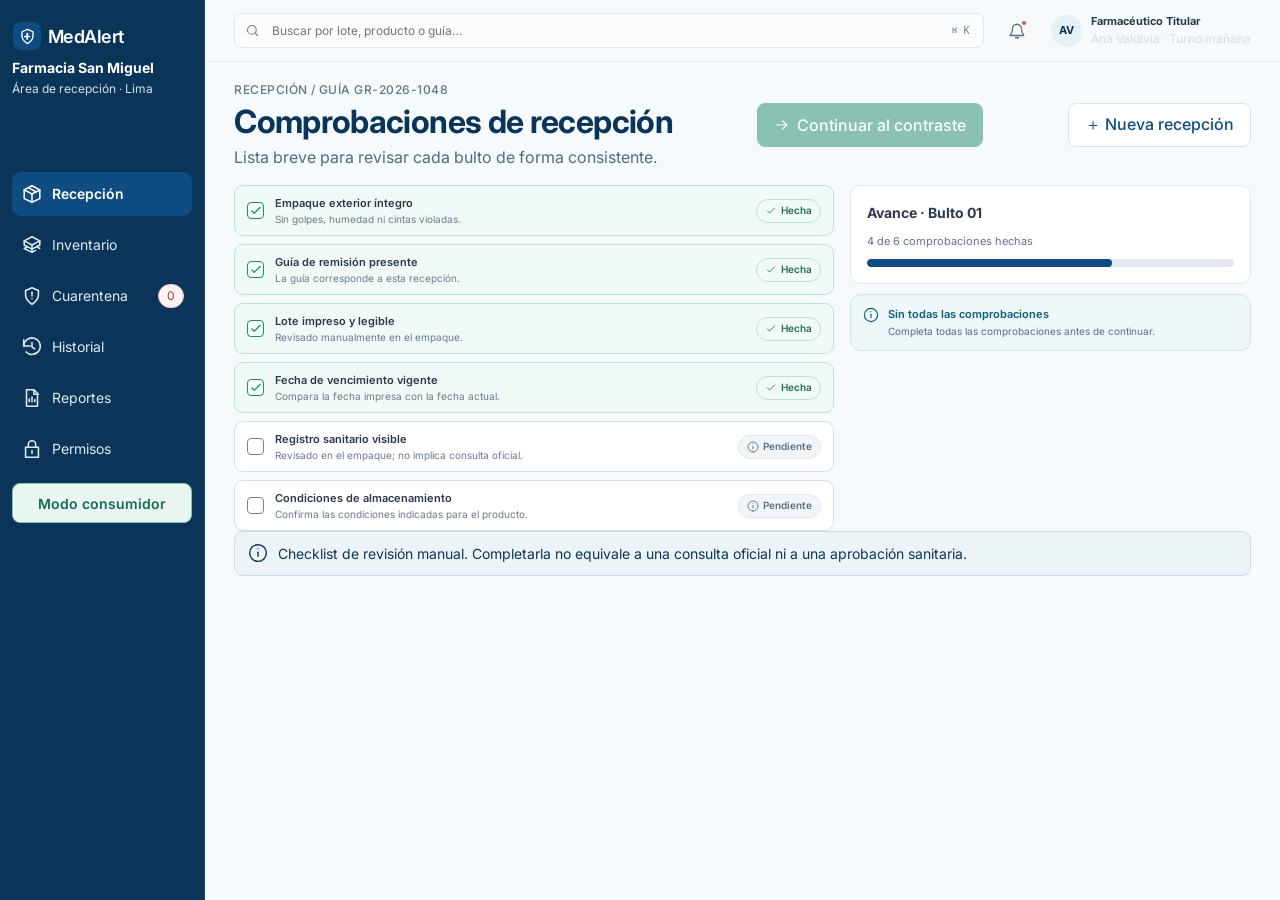
==== commit 94040fa9: "integrar OCR" ====
--- a/index.html
+++ b/index.html
@@ -8,6 +8,7 @@
   <link rel="stylesheet" href="css/styles.css">
   <script defer src="design/index.js"></script>
   <script defer src="js/funciones.js"></script>
+  <script defer src="js/ocr.js"></script>
   <script defer src="js/web-app.js"></script>
   <script defer src="js/consumer-app.js"></script>
   <script defer src="js/main.js"></script>
--- a/css/styles.css
+++ b/css/styles.css
@@ -328,9 +328,6 @@
 .mode-switch{width:100%;min-height:40px;margin-top:12px;padding:0 10px;border:1px solid #c9dce4;border-radius:8px;background:#f4fafb;color:#0d5c75;font:600 12px Inter,system-ui,sans-serif;cursor:pointer}
 .mode-switch:hover{background:#e8f4f4}
 .mode-switch:focus-visible{outline:3px solid #43a9bb;outline-offset:2px}
-.sidebar-create{display:flex;align-items:center;justify-content:center;min-height:42px;margin-top:18px;padding:0 12px;border:0;border-radius:8px;background:#0d5c75;color:#fff;font:600 12px Inter,system-ui,sans-serif;cursor:pointer}
-.sidebar-create:hover{background:#08485e}
-.sidebar-create:focus-visible{outline:3px solid #43a9bb;outline-offset:2px}
 .consumer-shell{--consumer-scale:1;max-width:1080px;margin:0 auto;padding:clamp(18px,4vw,42px);color:#243247;font-size:calc(16px * var(--consumer-scale));line-height:1.55}
 .consumer-header{display:flex;align-items:flex-start;justify-content:space-between;gap:24px}
 .consumer-header h1{margin:2px 0 5px;color:#1c2a3c;font-size:clamp(1.7em,4vw,2.4em);line-height:1.15}
@@ -359,6 +356,19 @@
 .consumer-notice{background:#f4f8fa;color:#506178}
 .consumer-warning,.consumer-error{border-color:#eed7a5;background:#fff9eb;color:#79571a}
 .consumer-success{border-color:#b9e5d1;background:#f1fbf5;color:#26714f}
+.ocr-status{margin:12px 0;padding:10px 12px;border-left:3px solid var(--structure-light);border-radius:6px;background:#edf4f8;color:var(--structure);font-size:14px;line-height:1.5}
+.form-actions>.ocr-status{flex-basis:100%}
+.ocr-output{flex-basis:100%}
+.ocr-transcript{padding:10px 12px;border:1px solid #c9dce8;border-radius:8px;background:#fff}
+.ocr-transcript summary{color:var(--structure);font-size:14px;font-weight:600;cursor:pointer}
+.ocr-transcript section{margin-top:12px}
+.ocr-transcript h3{margin:0 0 5px;color:var(--structure);font-size:14px;font-weight:600}
+.ocr-transcript pre{margin:0;white-space:pre-wrap;overflow-wrap:anywhere;color:var(--text);font:12px/1.5 ui-monospace,Consolas,monospace}
+.consumer-ocr-results{margin:14px 0;padding:12px 14px;border:1px solid #c9dce8;border-radius:9px;background:#fff}
+.consumer-ocr-results summary{color:var(--structure);font-size:14px;font-weight:600;cursor:pointer}
+.consumer-ocr-results section{margin-top:12px}
+.consumer-ocr-results h3{margin:0 0 5px;color:var(--structure);font-size:14px;font-weight:600}
+.consumer-ocr-results pre{margin:0;white-space:pre-wrap;overflow-wrap:anywhere;color:var(--text);font:12px/1.5 ui-monospace,Consolas,monospace}
 .consumer-form{display:grid;grid-template-columns:repeat(2,minmax(0,1fr));gap:14px;margin:16px 0}
 .consumer-field{display:grid;gap:5px;color:#4d5c70;font-size:.83em;font-weight:600}
 .consumer-field>input,.consumer-field>textarea{width:100%;min-height:44px;padding:10px 12px;border:1px solid #d8e1e8;border-radius:8px;background:#fff;color:#25354a;font:inherit}
@@ -419,8 +429,6 @@
 .nav-icon{width:24px;height:24px}
 .nav-icon .ui-icon{width:22px;height:22px}
 .nav-count{border-color:#f0c4c4;background:#fff2f2;color:#a53a3a}
-.sidebar-create{background:var(--action);font-size:14px}
-.sidebar-create:hover{background:#18745f}
 .mode-switch{border-color:#80c4b1;background:#e8f5f1;color:#176b58;font-size:14px}
 .mode-switch:hover{background:#d9eee7}
 .web-topbar{background:var(--surface)}
@@ -439,7 +447,7 @@
 .button-danger{border-color:#a53a3a;background:#a53a3a;color:#fff}
 .button-danger:hover{border-color:#852d2d;background:#852d2d}
 .button-small{min-height:40px;font-size:14px}
-.button:focus-visible,.nav-link:focus-visible,.mode-switch:focus-visible,.sidebar-create:focus-visible{outline:3px solid #65c7ad;outline-offset:3px}
+.button:focus-visible,.nav-link:focus-visible,.mode-switch:focus-visible{outline:3px solid #65c7ad;outline-offset:3px}
 .stat-card,.report-panel,.workflow-card,.form-fieldset,.progress-card{background:#fff}
 .stat-label{font-size:14px}
 .stat-value{color:var(--structure);font-size:28px}
@@ -515,6 +523,17 @@
 #web-app.consumer-mode:not([hidden]){background:var(--surface)}
 .form-field>input:focus,.form-field>textarea:focus,.form-field>select:focus,.consumer-field>input:focus,.consumer-field>textarea:focus{outline:3px solid #1f8a7040;border-color:var(--action)}
 .consumer-highlight{border-left-color:var(--structure-light);background:#edf4f8}
+.status-flow{display:flex;align-items:flex-start;gap:10px;margin:-10px 0 24px;padding:12px 15px;border:1px solid #c9dce8;border-radius:9px;background:#edf4f8;color:var(--structure);font-size:14px;line-height:1.5}
+.status-flow>.ui-icon{flex:none;width:20px;height:20px}
+.row-actions{display:grid;justify-items:stretch;gap:6px;min-width:132px}
+.row-actions .button{width:100%;min-height:38px;padding-inline:8px;font-size:13px}
+.history-card .records-table{min-width:760px}
+.history-card .records-table td{vertical-align:top}
+.history-action strong{color:var(--structure)}
+.history-reason{min-width:230px;max-width:440px;line-height:1.45}
+@media(max-width:760px){
+  .status-flow{align-items:flex-start;font-size:13px}
+}
 @media(max-width:760px){
   .web-sidebar{background:var(--structure)}
   .nav-link{min-height:42px}
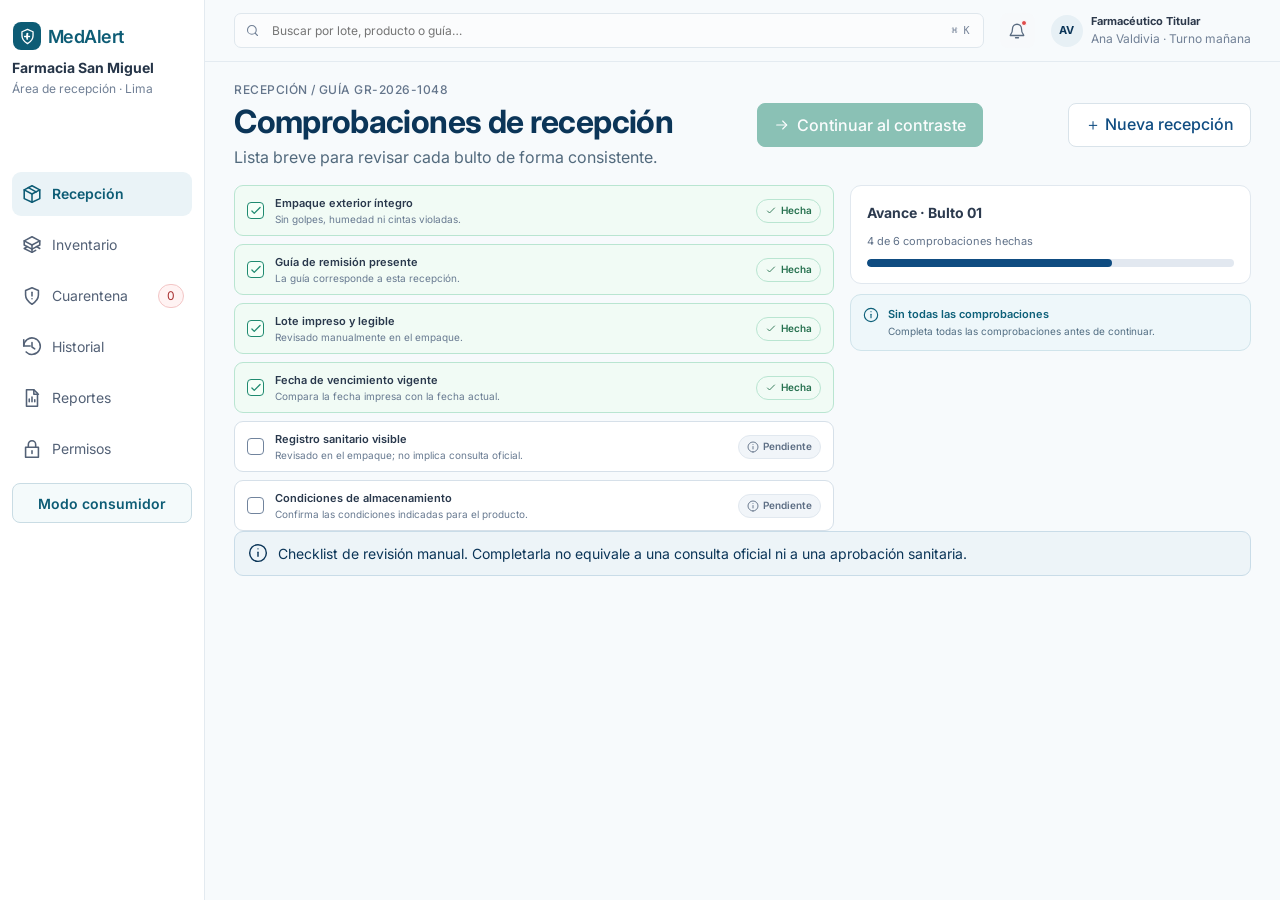
==== commit d2ab7c96: "añadir catálogo local de similitud y advertencias de concentración" ====
--- a/index.html
+++ b/index.html
@@ -8,6 +8,7 @@
   <link rel="stylesheet" href="css/styles.css">
   <script defer src="design/index.js"></script>
   <script defer src="js/funciones.js"></script>
+  <script defer src="js/catalog.js"></script>
   <script defer src="js/ocr.js"></script>
   <script defer src="js/web-app.js"></script>
   <script defer src="js/consumer-app.js"></script>
--- a/css/styles.css
+++ b/css/styles.css
@@ -369,6 +369,21 @@
 .consumer-ocr-results section{margin-top:12px}
 .consumer-ocr-results h3{margin:0 0 5px;color:var(--structure);font-size:14px;font-weight:600}
 .consumer-ocr-results pre{margin:0;white-space:pre-wrap;overflow-wrap:anywhere;color:var(--text);font:12px/1.5 ui-monospace,Consolas,monospace}
+.catalog-output{grid-column:1/-1;width:100%}
+.catalog-match{display:grid;gap:10px;margin:12px 0;padding:14px;border:1px solid #c9dce8;border-left:4px solid var(--structure-light);border-radius:9px;background:#fff;color:var(--text)}
+.catalog-match h2{margin:0;color:var(--structure);font-size:18px;font-weight:600}
+.catalog-match>p{margin:0;font-size:14px;line-height:1.5}
+.catalog-match-disclaimer,.catalog-match-footnote{color:var(--muted)}
+.catalog-match-alert{padding:10px 12px;border:1px solid #eed7a5;border-radius:7px;background:#fff9eb;color:#79571a}
+.catalog-match-list{display:grid;gap:10px}
+.catalog-match-item{display:grid;gap:7px;padding:12px;border:1px solid #dfe7ed;border-radius:8px;background:#f8fafc}
+.catalog-match-heading{display:flex;align-items:flex-start;justify-content:space-between;gap:10px}
+.catalog-match-heading h3{margin:0;color:var(--structure);font-size:16px;font-weight:600}
+.catalog-match-score{flex:none;color:var(--structure-light);font-size:12px;font-weight:600}
+.catalog-match-item>p{margin:0;color:var(--text);font-size:13px;line-height:1.45}
+.catalog-match-item .catalog-match-meta{color:var(--muted);font-size:12px}
+.catalog-match-checks{display:grid;gap:3px;margin:0;padding-left:18px;color:var(--text);font-size:12px}
+.catalog-match-empty{padding:10px 12px;border:1px solid #dfe7ed;border-radius:7px;background:#f8fafc}
 .consumer-form{display:grid;grid-template-columns:repeat(2,minmax(0,1fr));gap:14px;margin:16px 0}
 .consumer-field{display:grid;gap:5px;color:#4d5c70;font-size:.83em;font-weight:600}
 .consumer-field>input,.consumer-field>textarea{width:100%;min-height:44px;padding:10px 12px;border:1px solid #d8e1e8;border-radius:8px;background:#fff;color:#25354a;font:inherit}
@@ -401,6 +416,7 @@
   .consumer-capture-grid,.consumer-form{grid-template-columns:1fr}
   .consumer-field-wide,.consumer-actions{grid-column:auto}
   .consumer-data-row{grid-template-columns:1fr;gap:2px}
+  .catalog-match-heading{flex-direction:column}
 }
 
 :root{
@@ -417,20 +433,21 @@
   background:var(--surface);
   font:16px/1.5 Inter,system-ui,sans-serif;
 }
-.web-sidebar{background:var(--structure);border-color:#0F4C81}
-.web-brand{color:#fff;font-size:18px;font-weight:600}
-.brand-mark{background:var(--structure-light);color:#fff}
-.pharmacy-card strong{color:#fff;font-size:14px}
-.pharmacy-card span,.user-copy small{color:#d2dfeb;font-size:12px}
+.web-sidebar{background:#fff;border-color:#e3eaf0}
+.web-brand{color:#0d5c75;font-size:18px;font-weight:600}
+.brand-mark{background:#0d5c75;color:#fff}
+.pharmacy-card strong{color:#263548;font-size:14px}
+.pharmacy-card span,.user-copy small{color:#718096;font-size:12px}
 .web-nav{gap:7px}
-.nav-link{min-height:44px;color:#e0eaf2;font-size:14px}
-.nav-link:hover,.nav-link.active{background:var(--structure-light);color:#fff}
+.nav-link{min-height:44px;color:#536176;font-size:14px}
+.nav-link:hover{background:#f4f8fa;color:#0d5c75}
+.nav-link.active{background:#eaf3f7;color:#0d5c75}
 .nav-link.active{font-weight:600}
 .nav-icon{width:24px;height:24px}
 .nav-icon .ui-icon{width:22px;height:22px}
-.nav-count{border-color:#f0c4c4;background:#fff2f2;color:#a53a3a}
-.mode-switch{border-color:#80c4b1;background:#e8f5f1;color:#176b58;font-size:14px}
-.mode-switch:hover{background:#d9eee7}
+.nav-count{border-color:#f3c6c6;background:#fff3f3;color:#a93232}
+.mode-switch{border-color:#c9dce4;background:#f4fafb;color:#0d5c75;font-size:14px}
+.mode-switch:hover{background:#e8f4f4}
 .web-topbar{background:var(--surface)}
 .global-search:focus-within{border-color:var(--action);box-shadow:0 0 0 3px #1f8a7020}
 .web-main{color:var(--text)}
@@ -531,11 +548,12 @@
 .history-card .records-table td{vertical-align:top}
 .history-action strong{color:var(--structure)}
 .history-reason{min-width:230px;max-width:440px;line-height:1.45}
+.nav-link:focus-visible,.mode-switch:focus-visible{outline:3px solid #43a9bb;outline-offset:2px}
 @media(max-width:760px){
   .status-flow{align-items:flex-start;font-size:13px}
 }
 @media(max-width:760px){
-  .web-sidebar{background:var(--structure)}
+  .web-sidebar{background:#fff}
   .nav-link{min-height:42px}
   .page-intro h1,.consumer-header h1{font-size:28px}
   .section-heading h2,.workflow-card h2,.form-panel>h2,.consumer-guide h2,.consumer-verification h2{font-size:21px}
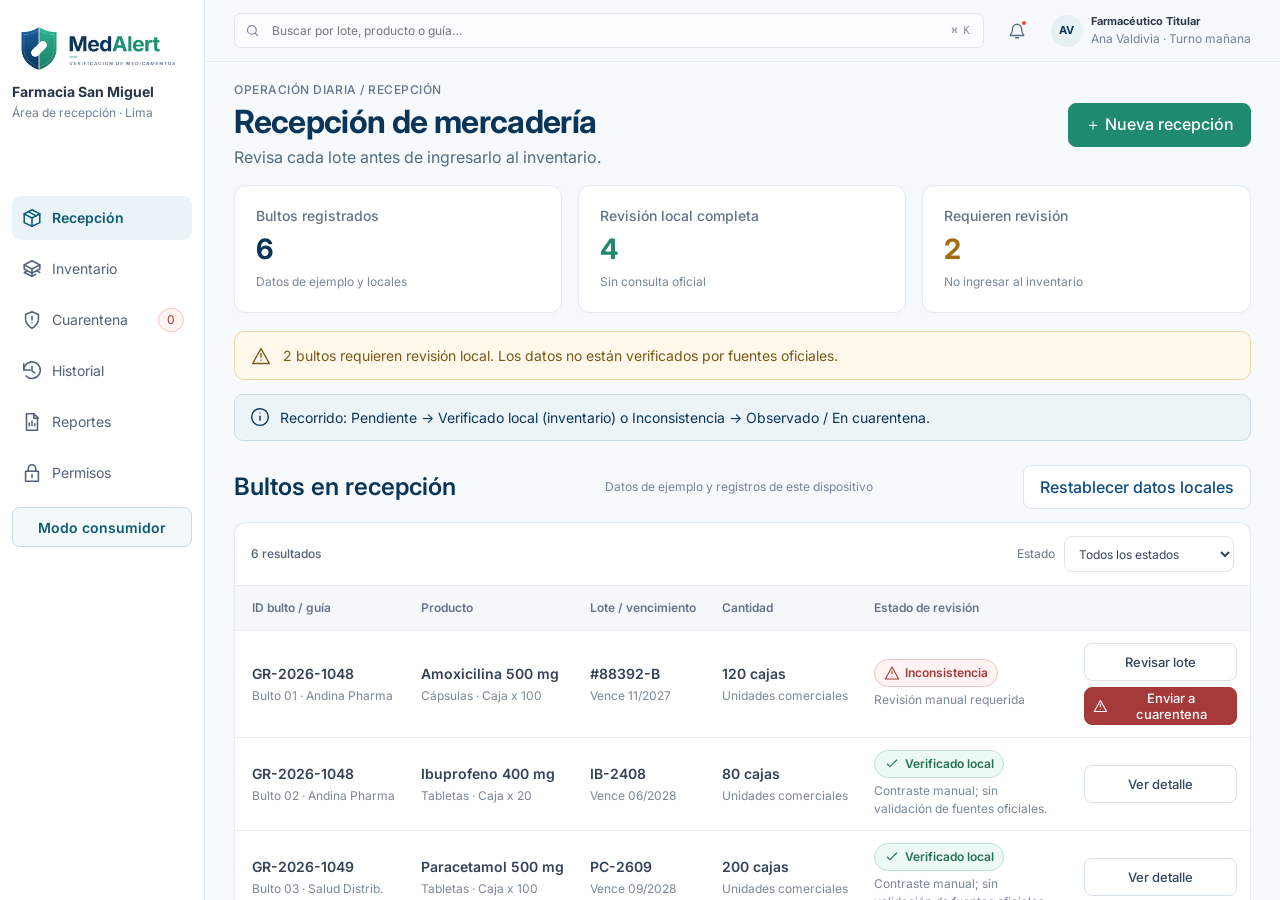
==== commit 5a5111c3: "actualizacción del logo" ====
--- a/index.html
+++ b/index.html
@@ -5,11 +5,13 @@
   <meta name="viewport" content="width=device-width, initial-scale=1">
   <meta name="theme-color" content="#f7f9fc">
   <title>MedAlert · Web de farmacia</title>
+  <link rel="icon" type="image/png" href="assets/icons/medalert-icono.png">
   <link rel="stylesheet" href="css/styles.css">
   <script defer src="design/index.js"></script>
   <script defer src="js/funciones.js"></script>
   <script defer src="js/catalog.js"></script>
   <script defer src="js/ocr.js"></script>
+  <script defer src="js/gemini-client.js"></script>
   <script defer src="js/web-app.js"></script>
   <script defer src="js/consumer-app.js"></script>
   <script defer src="js/main.js"></script>
--- a/css/styles.css
+++ b/css/styles.css
@@ -39,9 +39,10 @@
 #display[hidden]{display:none}
 #web-app[hidden]{display:none}
 #web-app:not([hidden]){display:grid;grid-template-columns:clamp(152px,16vw,248px) minmax(0,1fr);min-height:100%;color:#243247;background:#f5f8fb;font:14px/1.5 Inter,system-ui,sans-serif}
+.web-brand{display:block;align-self:flex-start;max-width:100%}
+.medalert-logo{display:block;width:240px;max-width:100%;height:auto}
+.medalert-logo.consumer-logo{margin-bottom:8px}
 .web-sidebar{position:sticky;top:0;display:flex;flex-direction:column;align-self:start;height:100dvh;min-height:620px;padding:24px 16px 18px;background:#fff;border-right:1px solid #e3eaf0}
-.web-brand{display:flex;align-items:center;gap:10px;padding:0 8px;color:#0d5c75;text-decoration:none;font-size:23px;font-weight:600;letter-spacing:-.04em}
-.brand-mark{display:grid;place-items:center;width:34px;height:34px;border-radius:11px;background:#0d5c75;color:#fff;font-size:23px;font-weight:400}
 .pharmacy-card{display:flex;flex-direction:column;gap:3px;margin:27px 4px 24px;padding:13px 10px;border:1px solid #edf1f5;border-radius:10px;background:#fbfcfd}
 .pharmacy-card strong{font-size:13px;color:#263548}
 .pharmacy-card span,.user-copy small{color:#718096;font-size:12px}
@@ -154,10 +155,6 @@
 #web-screen-picker{display:none}
 .ui-icon{display:block;width:20px;height:20px}
 .web-sidebar{padding:22px 12px 18px}
-.web-brand{gap:7px;padding:0 1px;font-size:20px;letter-spacing:-.03em}
-.brand-mark{position:relative;width:28px;height:28px;border-radius:8px}
-.brand-mark .ui-icon{width:19px;height:19px}
-.brand-mark::after{position:absolute;inset:0;display:grid;place-items:center;content:'+';font-size:12px;font-weight:700}
 .pharmacy-card{gap:2px;margin:7px 0 0;padding:0;border:0;background:transparent}
 .pharmacy-card strong{font-size:12px}
 .pharmacy-card span{font-size:11px}
@@ -232,7 +229,6 @@
 @media(max-width:760px){
   #web-app:not([hidden]){display:flex;flex-direction:column}
   .web-sidebar{position:static;width:100%;min-width:0;height:auto;min-height:0;padding:12px 14px 8px;border-right:0;border-bottom:1px solid #e3eaf0}
-  .web-brand{font-size:20px}
   .pharmacy-card,.sidebar-note{display:none}
   .web-nav{display:flex;min-width:0;gap:4px;margin-top:12px;overflow-x:auto;padding-bottom:3px}
   .nav-link{flex:none;min-height:39px;padding:0 10px;gap:7px;font-size:12px}
@@ -369,6 +365,19 @@
 .consumer-ocr-results section{margin-top:12px}
 .consumer-ocr-results h3{margin:0 0 5px;color:var(--structure);font-size:14px;font-weight:600}
 .consumer-ocr-results pre{margin:0;white-space:pre-wrap;overflow-wrap:anywhere;color:var(--text);font:12px/1.5 ui-monospace,Consolas,monospace}
+.gemini-analysis{display:grid;gap:10px;margin:12px 0;padding:14px;border:1px solid #c9dce8;border-left:4px solid var(--action);border-radius:9px;background:#fff;color:var(--text)}
+.gemini-analysis h3,.gemini-analysis h4,.gemini-analysis h5{margin:0;color:var(--structure)}
+.gemini-analysis h3{font-size:17px}
+.gemini-analysis h4{font-size:15px}
+.gemini-analysis h5{font-size:13px}
+.gemini-analysis p{margin:0;font-size:13px;line-height:1.5}
+.gemini-disclaimer,.gemini-status{color:var(--muted)}
+.gemini-analysis .button{justify-self:start}
+.gemini-findings{display:grid;gap:7px;margin:0;padding-left:20px;font-size:13px}
+.gemini-findings li{padding-left:2px}
+.gemini-findings li strong,.gemini-findings li span,.gemini-findings li small{display:block}
+.gemini-findings li small{margin-top:3px;color:var(--muted)}
+.gemini-no-findings{padding:9px 11px;border:1px solid #b9e5d1;border-radius:7px;background:#f1fbf5;color:#26714f}
 .catalog-output{grid-column:1/-1;width:100%}
 .catalog-match{display:grid;gap:10px;margin:12px 0;padding:14px;border:1px solid #c9dce8;border-left:4px solid var(--structure-light);border-radius:9px;background:#fff;color:var(--text)}
 .catalog-match h2{margin:0;color:var(--structure);font-size:18px;font-weight:600}
@@ -434,8 +443,6 @@
   font:16px/1.5 Inter,system-ui,sans-serif;
 }
 .web-sidebar{background:#fff;border-color:#e3eaf0}
-.web-brand{color:#0d5c75;font-size:18px;font-weight:600}
-.brand-mark{background:#0d5c75;color:#fff}
 .pharmacy-card strong{color:#263548;font-size:14px}
 .pharmacy-card span,.user-copy small{color:#718096;font-size:12px}
 .web-nav{gap:7px}
